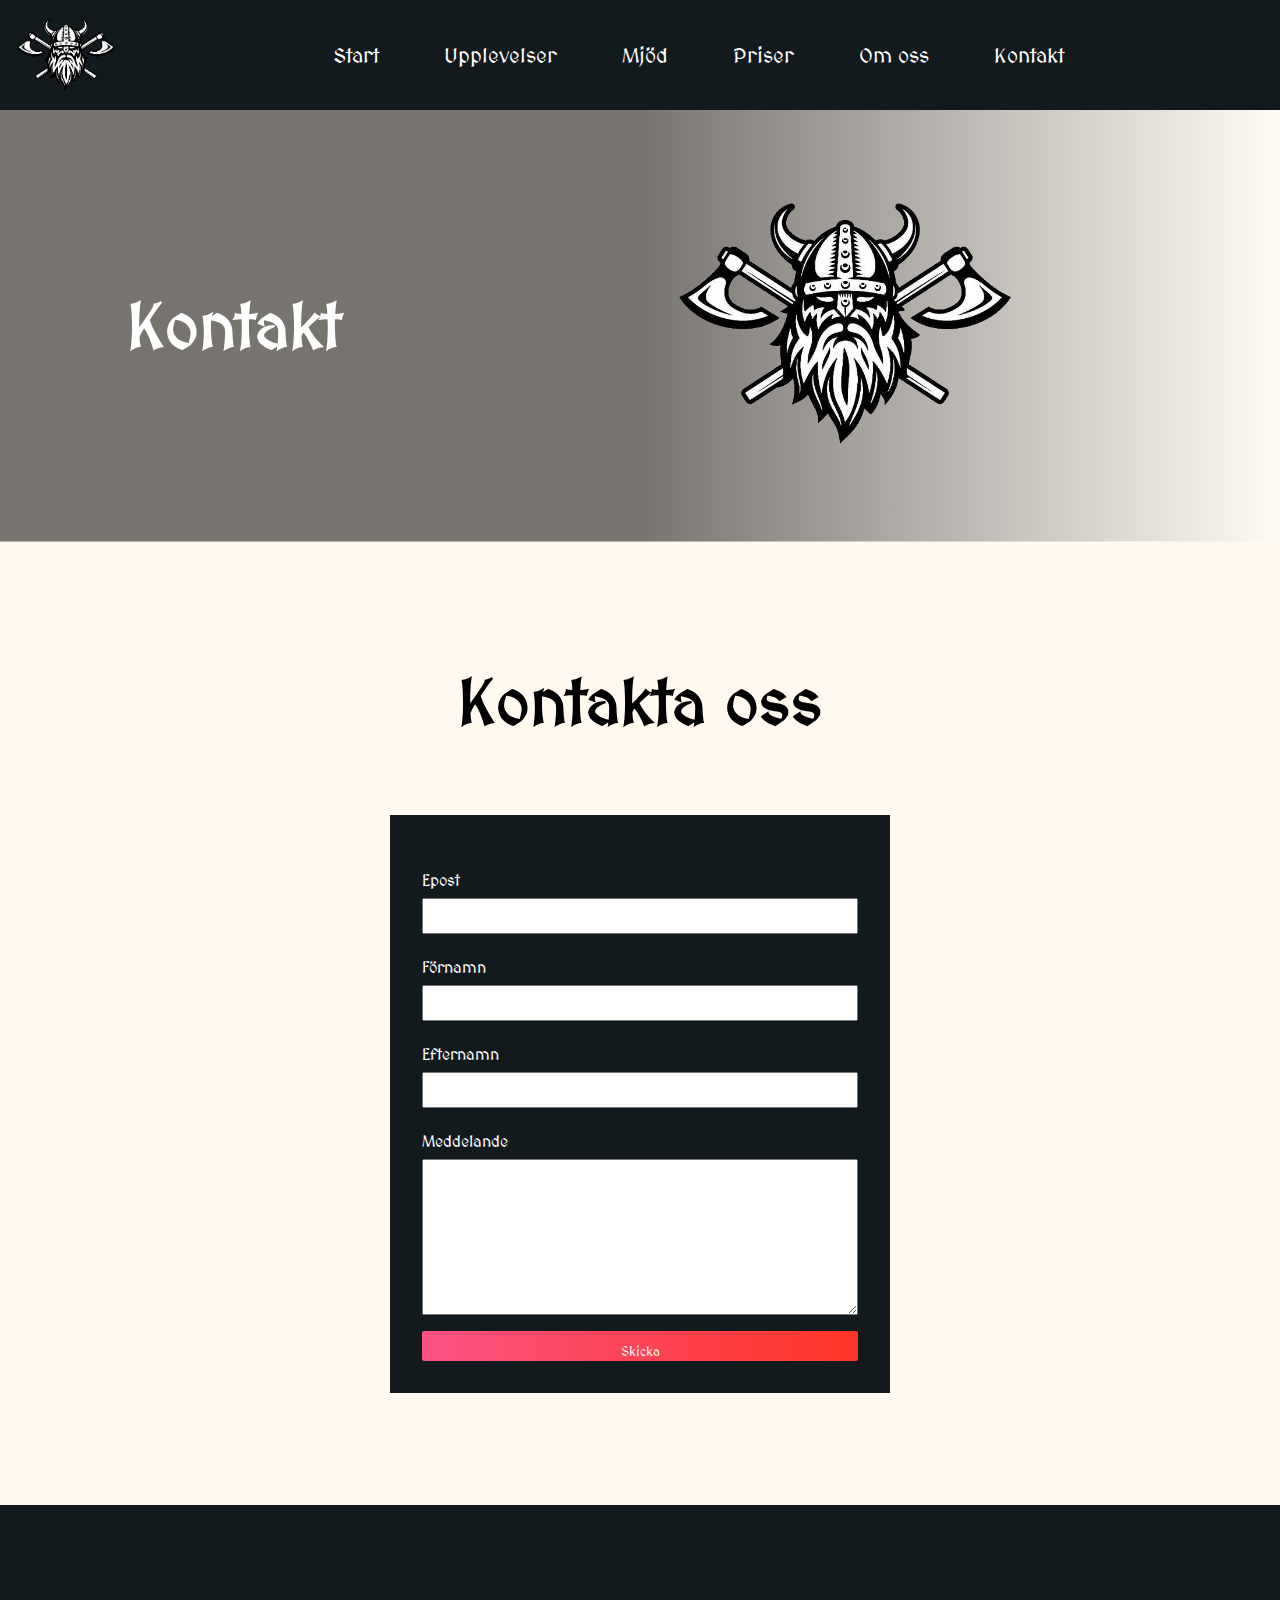
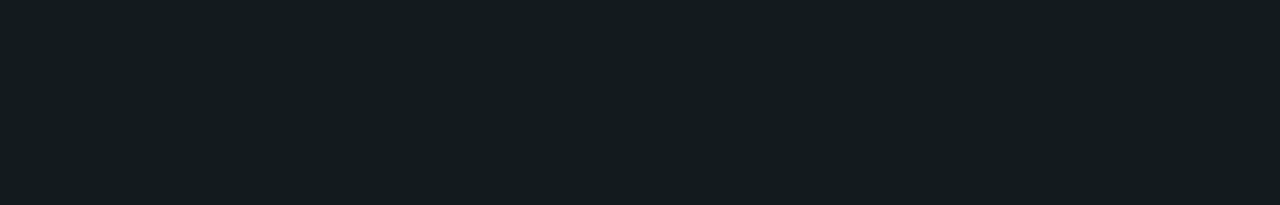
==== kontakt.html @ 78f8db2a "email" ====
<!DOCTYPE html>
<html lang="en">

<head>
    <meta charset="UTF-8">
    <meta http-equiv="X-UA-Compatible" content="IE=edge">
    <meta name="viewport" content="width=device-width, initial-scale=1.0">
    <link rel="preconnect" href="https://fonts.gstatic.com">
    <link href="https://fonts.googleapis.com/css2?family=Oldenburg&display=swap" rel="stylesheet">
    <link rel="stylesheet" type="text/css" href="//fonts.googleapis.com/css?family=MedievalSharp">
    <link rel="stylesheet" href="style.css">
    <script src="https://smtpjs.com/v3/smtp.js"></script>
    <title>Let's Go Viking</title>
</head>

<body>

    <div class="wrapper">
        <section class="mobileMenu">
            <a href="index.html">Start</a>
            <hr />
            <a href="upplevelser.html">Upplevelser</a>
            <hr />
            <a href="mjod.html">Mjöd</a>
            <hr />
            <a href="priser.html">Priser</a>
            <hr />
            <a href="om_oss.html">Om oss</a>
            <hr />
            <a href="kontakt.html">Kontakt</a>
            <hr />
        </section>

        <header>
            <img src="img/menu.png" alt="menu" class="menuIco" id="menuIco">
            <img src="img/logo.png" alt="let's go viking logo">
            <nav>
                <a href="index.html">Start</a>
                <a href="upplevelser.html">Upplevelser</a>
                <a href="mjod.html">Mjöd</a>
                <a href="priser.html">Priser</a>
                <a href="om_oss.html">Om oss</a>
                <a href="kontakt.html">Kontakt</a>
            </nav>
        </header>

        <section class="welcome">
            <section class="wCol1">
                <h1>Kontakt</h1>
            </section>
            <section class="wCol2">
                <img src="img/logo.png" alt="logo">
            </section>
        </section>

        <article>
            <section class="whatIs">
                <h1>Kontakta oss</h1>
            </section>
        </article>

        <section class="kontakt">

           <form id="contactForm" method="post">
               <label for="email">Epost</label>
               <input type="text" name="email" id="email" required>
               <label for="firstName">Förnamn</label>
               <input type="text" name="firstName" id="firstName" required>
               <label for="lastName">Efternamn</label>
               <input type="text" name="lastName" id="lastName" required>
               <label for="message">Meddelande</label>
               <textarea name="message" id="message" cols="30" rows="10" required></textarea>
               <input type="button" value="Skicka" class="btn btnCards" onclick="sendEmail()">
           </form>

           <section class="confirm">
               <p id="pConfirm">Allt är ok</p>
           </section>
        </section>

        <footer>

        </footer>
    </div>

</body>
<script src="main.js"></script>
</html>
---- style.css ----
:root{
    --fontColor: brown;
    --menuColor: #131A1E;
    --menuColorHover:#132938;
    --mobileMenu:#132938;
}

h1 {
    font-size: 4rem; 
    font-style: normal; 
    font-variant: normal;
    font-weight: 700; 
}

h3{
    font-size: 2.5rem; 
    font-style: normal; 
    font-variant: normal; 
    font-weight: 400; 
}

p {
    font-size: 1.3rem; 
    font-style: normal; 
    font-variant: normal; 
    font-weight: 400; 
    margin: 0rem;
    margin-bottom: 3rem;
    padding-left: 0rem;
    padding-right: 0rem;
}



body{
    background-color: rgb(255, 249, 240);
    margin: 0;
    font-family: MedievalSharp; 
    transition: all .5s ease;
}

.wrapper{
    min-height: 100vh;
    max-width: 100%;
    display: flex;
    flex-direction: column;
    box-sizing: border-box;
    transition: all .5s ease;
    justify-content:space-between;
}

article{
    max-width: 1600px;
    margin: 0 auto;
    padding: 2rem;
}

header{
    width: 100%;
    height: 110px;
    background-color: var(--menuColor);
    display: flex;
    align-items: center;
    justify-content: center;
    position: fixed;
    z-index: 9;
    
}

.mobileMenu{
    top: 110px;
    position:fixed;
    width: 300px;
    height: 100%;
    display: none;
    flex-direction: column;
    background-color: var(--mobileMenu);
    padding-top: 2rem;
    box-sizing: border-box;
    gap: 1rem;    
    z-index: 9;
}

.mobileMenu a{
    padding-left: 2rem;
    color: white;
    font-size: 1.3rem;
    text-decoration: none;
}

@-webkit-keyframes slide-right {
    0% { opacity: 0; -webkit-transform: translateX(-100%); }   
  100% { opacity: 1; -webkit-transform: translateX(0); }
}

@-webkit-keyframes slide-left {
    0% { opacity: 0; -webkit-transform: translateX(0); }   
  100% { opacity: 1; -webkit-transform: translateX(-100%); }
}

hr{
    height: 1px;
    width: 90%;
    border: none;
    background: var(--menuColor);
}

.menuIco{
    display: none;
    
}

header img{
    width: 100px;
    margin-left: 1rem;
}

header nav {
    margin-left: auto;
    margin-right: auto;
    gap: 3rem;
    display: block;
}

header nav a{
    color: white;
    text-decoration: none;
    font-size: 1.3rem;
    height: 100%;
    padding: 30px;
    transition: all .5s ease;
}

header nav a:hover{
    background-color: var(--menuColorHover);
}


.welcome{
    margin-top: 110px;
    display: flex;
    align-items: center;
    justify-content: space-evenly;
    box-sizing: border-box;
    padding: 3rem;
    margin-bottom: 3rem;
    background: linear-gradient(90deg, #00000088 50%, #ffffff44 100%),
    url("https://images.unsplash.com/photo-1566840849929-5a60a802788d?ixlib=rb-1.2.1&ixid=MnwxMjA3fDB8MHxwaG90by1wYWdlfHx8fGVufDB8fHx8&auto=format&fit=crop&w=1567&q=80");
    background-size: cover;
    background-position:bottom;
}


.welcome p{
    padding-left: 0rem;
    padding-right: 0rem;
    margin: 0;
    margin-bottom: 1rem;
}

.wCol1{
    color: white;
    position: relative;
    flex-basis: 40%;
}

.wCol2{
    position:relative;
    flex-basis: 40%;
}

.btn{
    width: 300px;
    height: 60px;
    border: 0;
    padding: 12px 10px;
    outline: none;
    color: #fff;
    background: linear-gradient(to right, #fb5283, #ff3527);
    border-radius: 2px;
    cursor: pointer;
    transform: scale3d(1,1,1);
    transition: all .5s ease;
    font-family: MedievalSharp; 
}

.btn.btnCards{
    width: 100%;
    margin-top: 1rem;
}


.wCol2 img{
    width: 70%;
}

.whatIs{
    display: flex;
    justify-content: center;
    flex-direction: column;
    align-items: center;
    box-sizing: border-box;
}

.cards{
    width: 100%;
    min-height: 100px;
    box-sizing: border-box;
    display: flex;
    flex-wrap: wrap;
    justify-content: space-around;
    gap: 2rem;
    margin-top: 3rem;
}

.card{
    flex-basis: 30%;
    height: 600px;
    background-color: blue;
    padding: 0;
    
    display: flex;
    flex-direction: column;
    justify-content: flex-end;
    box-sizing: border-box;
    border-radius: 5px;
    color: white;
    background:linear-gradient(360deg, #00000088 50%, #ffffff44 100%), url("https://images.unsplash.com/photo-1615672968910-90f554a4d607?ixlib=rb-1.2.1&ixid=MnwxMjA3fDB8MHxwaG90by1wYWdlfHx8fGVufDB8fHx8&auto=format&fit=crop&w=1957&q=80");
    background-position: center;
    background-size: cover;
    box-shadow: 0 0 2rem rgb(0, 0, 0, 0.3); 
}

.card h3, p{
    padding-left: 0.5rem;
    padding-right: 0.5rem;
    margin: 0.5rem;
}

.uppleverser{
    max-width: 1600px;
    min-height: 200px;
    display: flex;
    flex-wrap: wrap;
    margin: 0 auto;
    margin-top: 3rem;
    box-sizing: border-box;
    padding-left: 2rem;
    padding-right: 2rem;
    gap: 3rem;
}

.upplevelse{
    display: flex;
    width: 100%;
    min-height: 220px;
    gap: 3rem;
}

.upplevelse img{
    width: 150px;
    height: 150px;
}

.upplevelseInfo{
    display: flex;
    flex-direction: column;
    align-items: flex-start;
}

.upplevelseInfo h1{
    margin: 0;
}

.upplevelseInfo p{
    padding-left: 0;
}

.kontakt{
    display: flex;
    width: 500px;
    margin: 0 auto;
    margin-bottom: 5rem;
    background-color: var(--menuColor);
    box-sizing: border-box;
    padding: 2rem;
    flex-direction: column;
}

.kontakt form{
    display: flex;
    flex-direction: column;
    width: 100%;
}

.kontakt form input{
    height: 30px;
}

.kontakt form label{
    margin-top: 1.5rem;
    margin-bottom: 0.5rem;
    color: white;
}

.confirm{
    width: 100%;
    height: 100px;
    background-color: white;
    display: none;
    text-align: center;
    box-sizing: border-box;
    padding-top: 35px;
    margin-top: 2rem;
    transition: all 0.5s ease;
}


footer{
    width: 100%;
    height: 300px;
    background-color: var(--menuColor);
    margin-top: 2rem;
    display: flex;
    bottom: 0;
}

@media only screen 
and (min-width : 320px) 
and (max-width : 900px) {
    h1 {
        font-size: 2.9rem; 
        font-style: normal; 
        font-variant: normal;
        font-weight: 700; 
    }
    
    p {
        font-size: 1.3rem; 
        font-style: normal; 
        font-variant: normal; 
        font-weight: 400; 
        margin-bottom: 1rem;
    }
    
    header{
        justify-content: flex-start;
        gap: 1rem;
    }
    
    header nav{
        display: none;
    }

    article{
        padding: 1rem;
    }

    .menuIco{
        display: block;
        width: 50px;
    }

    .welcome{
        flex-direction: column;
        padding: 2rem;
    }


    .wCol2{
        display: none;
    }

    .whatIs{
        text-align: center;
    }

    .card{
        flex-basis: 100%;
    }

    .uppleverser{
        padding-left: 0;
        padding-right: 0;
    }

    .upplevelse{
        flex-direction: column;
        align-items: center;
        text-align: center;
    }

    .upplevelseInfo{
        align-items: center;
    }

    .kontakt{
        width: 100%;
    }

}
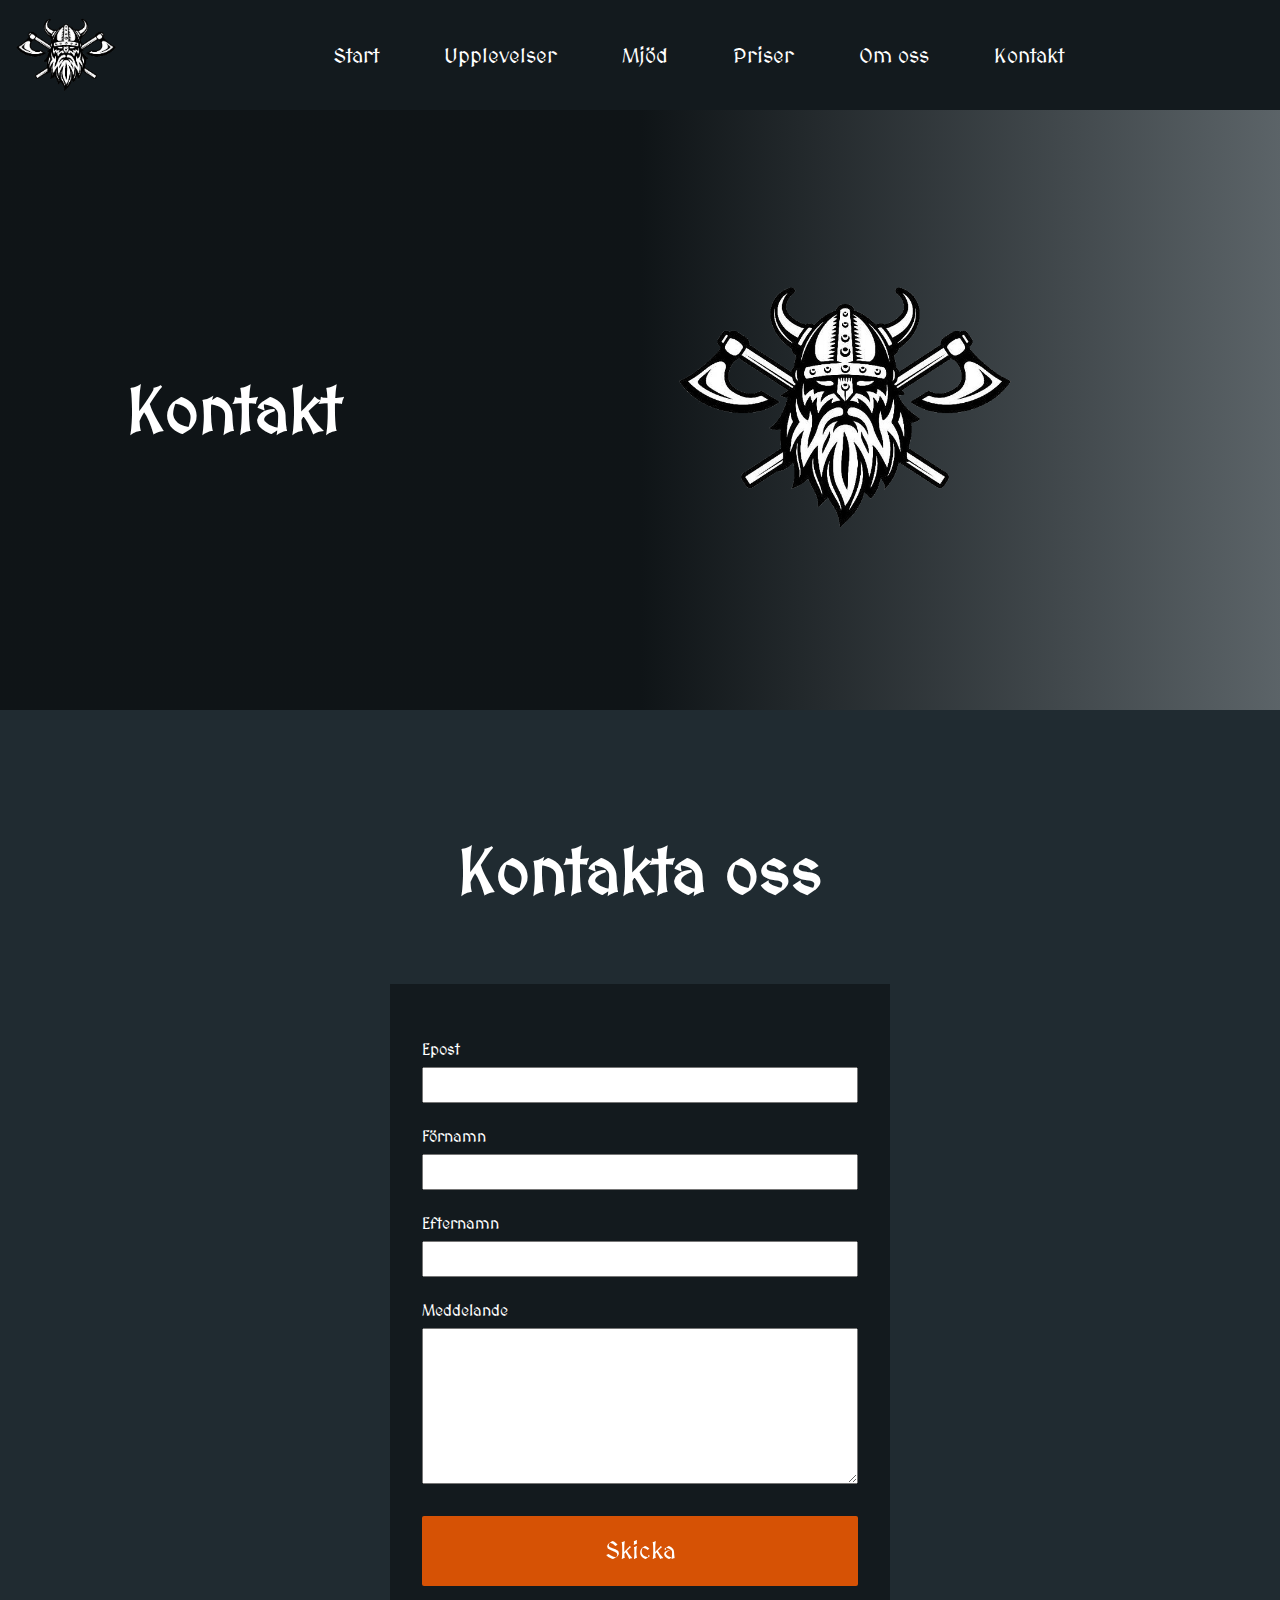
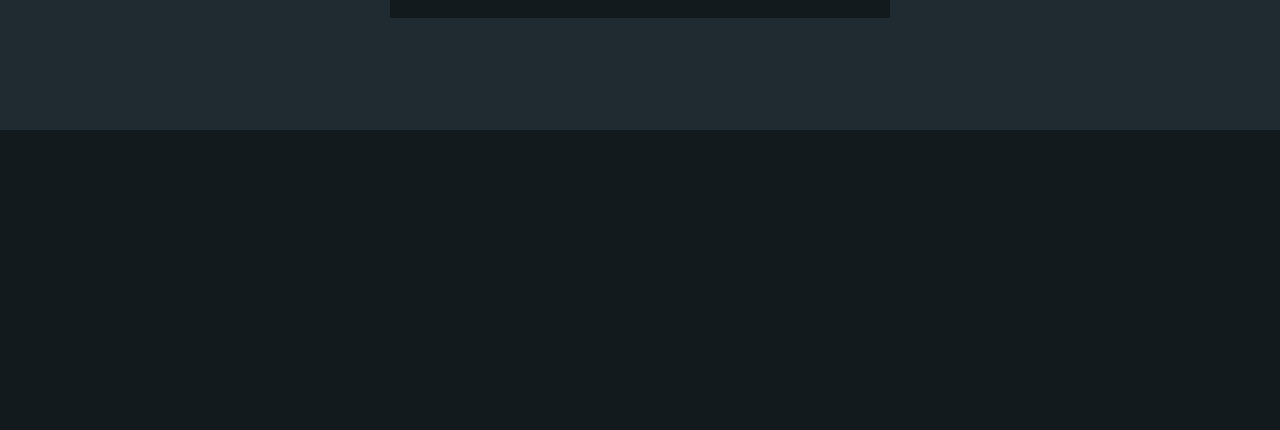
==== commit eeafa361: "cascas" ====
--- a/kontakt.html
+++ b/kontakt.html
@@ -70,7 +70,7 @@
                <input type="text" name="lastName" id="lastName" required>
                <label for="message">Meddelande</label>
                <textarea name="message" id="message" cols="30" rows="10" required></textarea>
-               <input type="button" value="Skicka" class="btn btnCards" onclick="sendEmail()">
+               <input type="button" value="Skicka" class="btn btnInput" onclick="sendEmail()">
            </form>
 
            <section class="confirm">
--- a/style.css
+++ b/style.css
@@ -5,11 +5,16 @@
     --mobileMenu:#132938;
 }
 
+html {
+    scroll-padding-top: 200px; /* height of sticky header */
+  }
+
 h1 {
     font-size: 4rem; 
     font-style: normal; 
     font-variant: normal;
     font-weight: 700; 
+    color: white;
 }
 
 h3{
@@ -17,6 +22,15 @@
     font-style: normal; 
     font-variant: normal; 
     font-weight: 400; 
+    color: white;
+}
+
+h4{
+    font-size: 2rem; 
+    font-style: normal; 
+    font-variant: normal; 
+    font-weight: 400; 
+    color: white;
 }
 
 p {
@@ -28,12 +42,14 @@
     margin-bottom: 3rem;
     padding-left: 0rem;
     padding-right: 0rem;
+    color: white;
 }
 
 
 
 body{
-    background-color: rgb(255, 249, 240);
+    /* background-color: rgb(255, 249, 240); */
+    background-color:#202b31;
     margin: 0;
     font-family: MedievalSharp; 
     transition: all .5s ease;
@@ -50,7 +66,7 @@
 }
 
 article{
-    max-width: 1600px;
+    max-width: 1200px;
     margin: 0 auto;
     padding: 2rem;
 }
@@ -102,7 +118,8 @@
     height: 1px;
     width: 90%;
     border: none;
-    background: var(--menuColor);
+    /* background: var(--menuColor); */
+    background-color: rgb(59, 59, 59);
 }
 
 .menuIco{
@@ -148,6 +165,7 @@
     url("https://images.unsplash.com/photo-1566840849929-5a60a802788d?ixlib=rb-1.2.1&ixid=MnwxMjA3fDB8MHxwaG90by1wYWdlfHx8fGVufDB8fHx8&auto=format&fit=crop&w=1567&q=80");
     background-size: cover;
     background-position:bottom;
+    height: 600px;
 }
 
 
@@ -171,12 +189,16 @@
 
 .btn{
     width: 300px;
+    width: 100%;
     height: 60px;
     border: 0;
     padding: 12px 10px;
     outline: none;
     color: #fff;
-    background: linear-gradient(to right, #fb5283, #ff3527);
+    font-size: 1.5rem;
+    background-color: rgba(255, 94, 0, 0.829);
+    background-size:contain;
+    background-position: center;
     border-radius: 2px;
     cursor: pointer;
     transform: scale3d(1,1,1);
@@ -184,9 +206,18 @@
     font-family: MedievalSharp; 
 }
 
+.btn:hover{
+    transform: scale(1.1);
+}
+
 .btn.btnCards{
     width: 100%;
     margin-top: 1rem;
+}
+
+.btn.btnInput{
+    margin-top: 2rem;
+    height: 70px;
 }
 
 
@@ -218,12 +249,11 @@
     height: 600px;
     background-color: blue;
     padding: 0;
-    
     display: flex;
     flex-direction: column;
     justify-content: flex-end;
     box-sizing: border-box;
-    border-radius: 5px;
+    border-radius: 2px;
     color: white;
     background:linear-gradient(360deg, #00000088 50%, #ffffff44 100%), url("https://images.unsplash.com/photo-1615672968910-90f554a4d607?ixlib=rb-1.2.1&ixid=MnwxMjA3fDB8MHxwaG90by1wYWdlfHx8fGVufDB8fHx8&auto=format&fit=crop&w=1957&q=80");
     background-position: center;
@@ -313,6 +343,11 @@
     padding-top: 35px;
     margin-top: 2rem;
     transition: all 0.5s ease;
+}
+
+.whatIs img{
+    width: 70%;
+    margin-bottom: 2rem;
 }
 
 
@@ -364,6 +399,7 @@
     .welcome{
         flex-direction: column;
         padding: 2rem;
+        height: auto;
     }
 
 
@@ -398,4 +434,11 @@
         width: 100%;
     }
 
+    .whatIs img{
+        width: 100%;
+        margin-bottom: 2rem;
+    }
+
+    
+
 }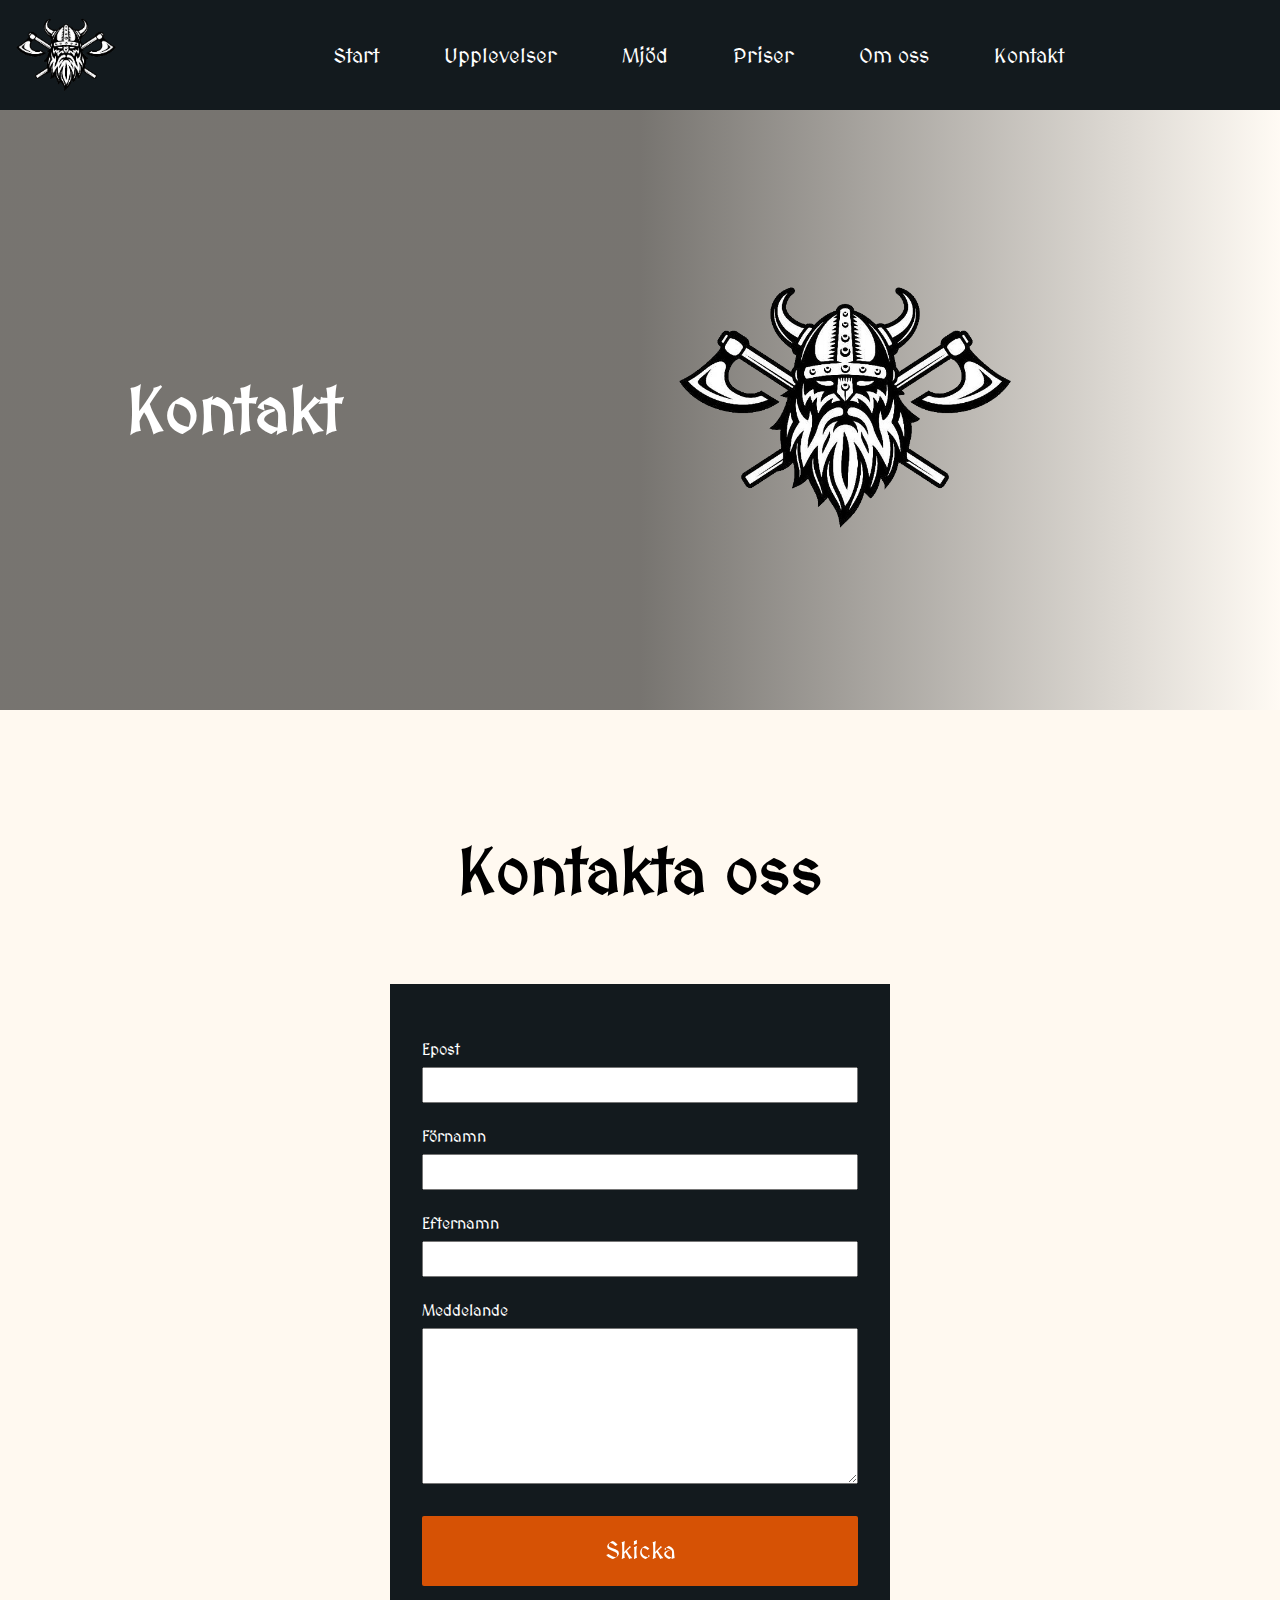
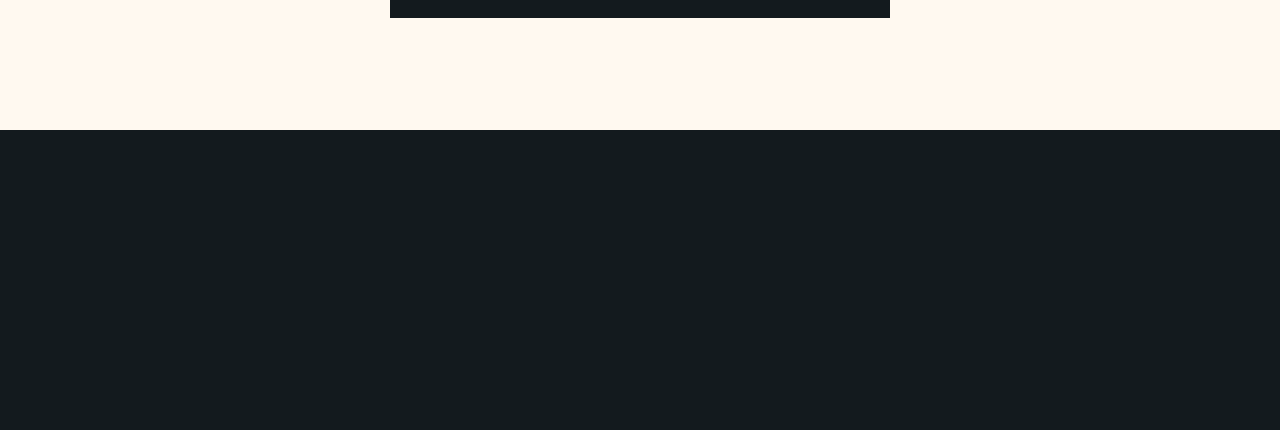
==== commit b0042e49: "teetw" ====
--- a/kontakt.html
+++ b/kontakt.html
@@ -70,7 +70,7 @@
                <input type="text" name="lastName" id="lastName" required>
                <label for="message">Meddelande</label>
                <textarea name="message" id="message" cols="30" rows="10" required></textarea>
-               <input type="button" value="Skicka" class="btn btnInput" onclick="sendEmail()">
+               <input type="button" value="Skicka" class="btn btnInput" onclick="sendEmail()" id="btnSendMail">
            </form>
 
            <section class="confirm">
--- a/style.css
+++ b/style.css
@@ -14,7 +14,6 @@
     font-style: normal; 
     font-variant: normal;
     font-weight: 700; 
-    color: white;
 }
 
 h3{
@@ -22,7 +21,6 @@
     font-style: normal; 
     font-variant: normal; 
     font-weight: 400; 
-    color: white;
 }
 
 h4{
@@ -30,7 +28,6 @@
     font-style: normal; 
     font-variant: normal; 
     font-weight: 400; 
-    color: white;
 }
 
 p {
@@ -42,14 +39,13 @@
     margin-bottom: 3rem;
     padding-left: 0rem;
     padding-right: 0rem;
-    color: white;
 }
 
 
 
 body{
-    /* background-color: rgb(255, 249, 240); */
-    background-color:#202b31;
+    background-color: rgb(255, 249, 240);
+    /* background-color:#202b31; */
     margin: 0;
     font-family: MedievalSharp; 
     transition: all .5s ease;
@@ -189,7 +185,7 @@
 
 .btn{
     width: 300px;
-    width: 100%;
+    width: 400px;
     height: 60px;
     border: 0;
     padding: 12px 10px;
@@ -204,6 +200,7 @@
     transform: scale3d(1,1,1);
     transition: all .5s ease;
     font-family: MedievalSharp; 
+    margin-top: 1rem;
 }
 
 .btn:hover{
@@ -218,6 +215,7 @@
 .btn.btnInput{
     margin-top: 2rem;
     height: 70px;
+    width: 100%;
 }
 
 
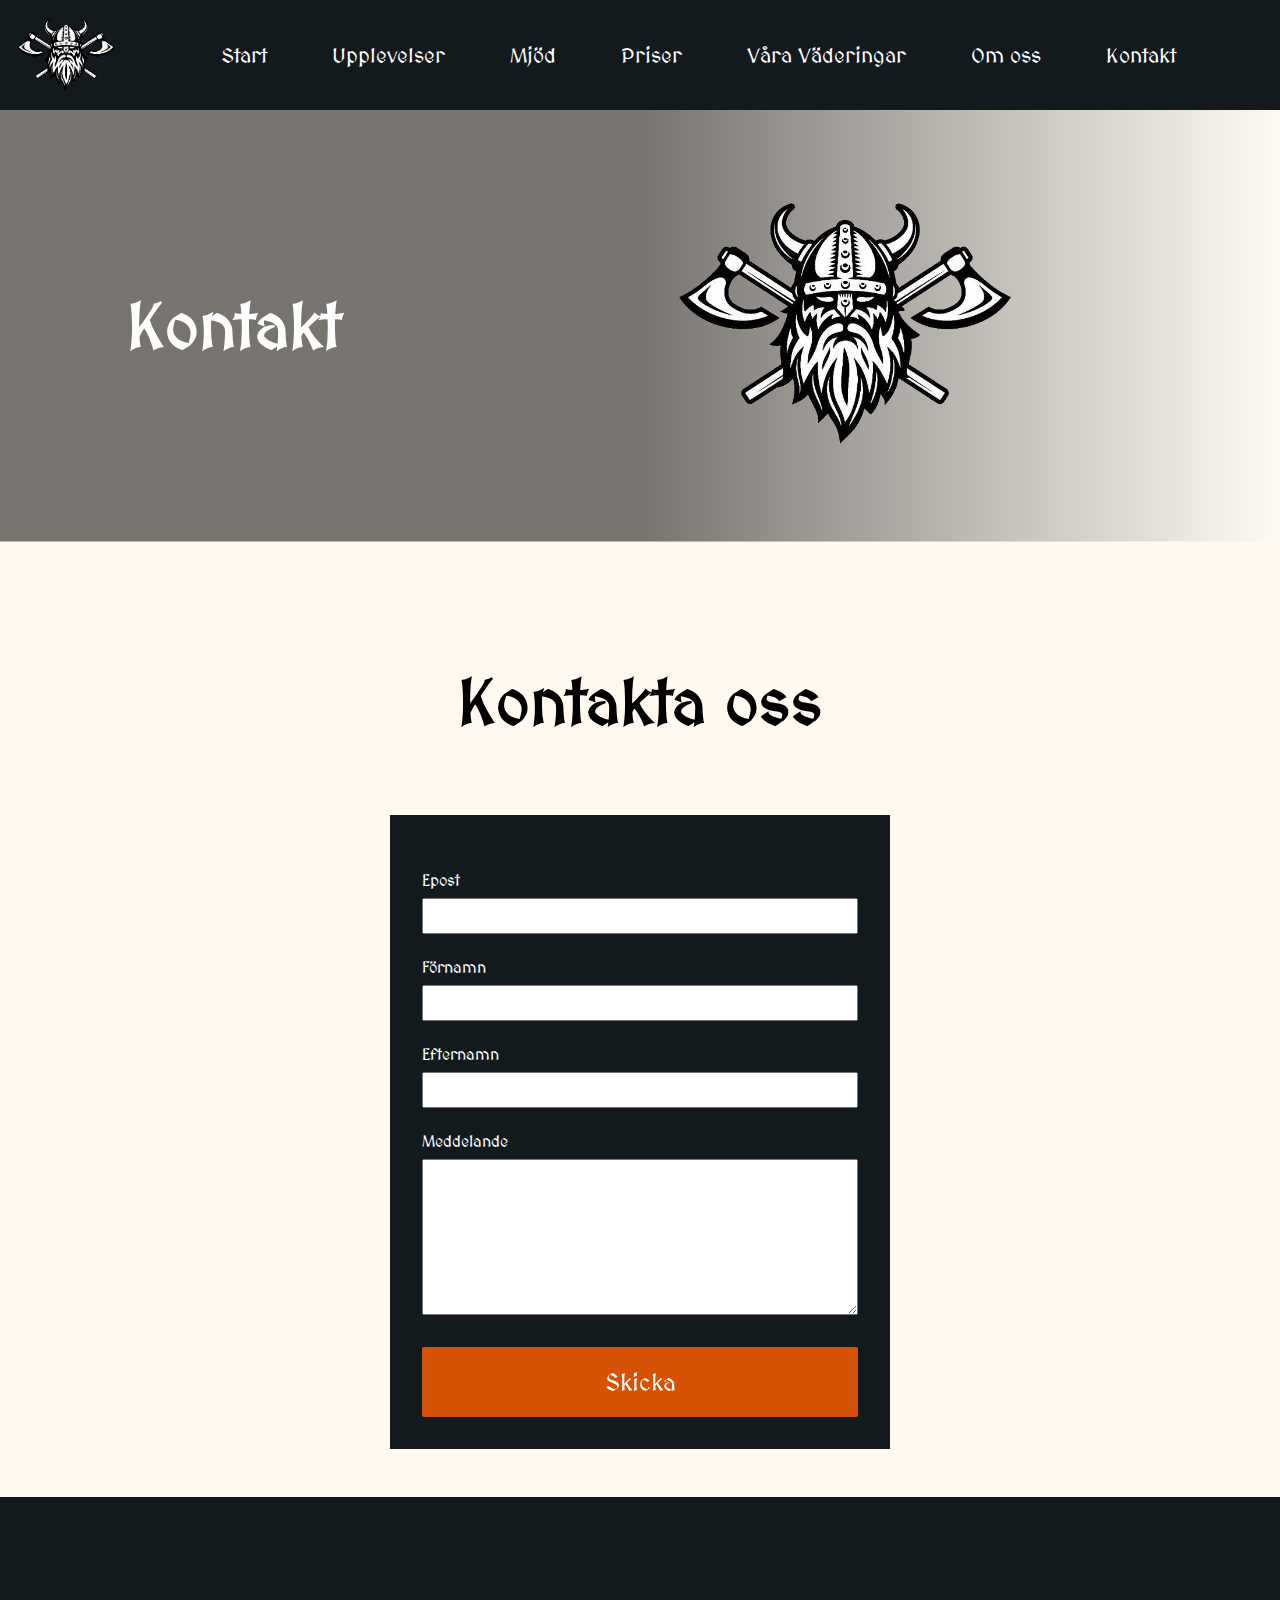
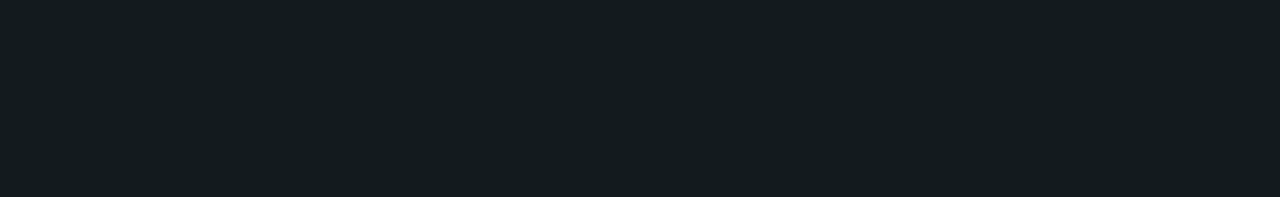
==== commit a689c400: "added texts" ====
--- a/kontakt.html
+++ b/kontakt.html
@@ -18,31 +18,34 @@
     <div class="wrapper">
         <section class="mobileMenu">
             <a href="index.html">Start</a>
-            <hr />
+            <hr/>
             <a href="upplevelser.html">Upplevelser</a>
-            <hr />
+            <hr/>
             <a href="mjod.html">Mjöd</a>
-            <hr />
+            <hr/>
             <a href="priser.html">Priser</a>
-            <hr />
+            <hr/>
+            <a href="vaderingar.html">Våra Väderingar</a>
+            <hr/>
             <a href="om_oss.html">Om oss</a>
-            <hr />
+            <hr/>
             <a href="kontakt.html">Kontakt</a>
-            <hr />
-        </section>
+            <hr/>
+    </section>
 
-        <header>
-            <img src="img/menu.png" alt="menu" class="menuIco" id="menuIco">
-            <img src="img/logo.png" alt="let's go viking logo">
-            <nav>
-                <a href="index.html">Start</a>
-                <a href="upplevelser.html">Upplevelser</a>
-                <a href="mjod.html">Mjöd</a>
-                <a href="priser.html">Priser</a>
-                <a href="om_oss.html">Om oss</a>
-                <a href="kontakt.html">Kontakt</a>
-            </nav>
-        </header>
+    <header>
+        <img src="img/menu.png" alt="menu" class="menuIco" id="menuIco">
+        <img src="img/logo.png" alt="let's go viking logo">
+        <nav>
+            <a href="index.html">Start</a>
+            <a href="upplevelser.html">Upplevelser</a>
+            <a href="mjod.html">Mjöd</a>
+            <a href="priser.html">Priser</a>
+            <a href="vaderingar.html">Våra Väderingar</a>
+            <a href="om_oss.html">Om oss</a>
+            <a href="kontakt.html">Kontakt</a>
+        </nav>
+    </header>
 
         <section class="welcome">
             <section class="wCol1">
@@ -73,9 +76,9 @@
                <input type="button" value="Skicka" class="btn btnInput" onclick="sendEmail()" id="btnSendMail">
            </form>
 
-           <section class="confirm">
-               <p id="pConfirm">Allt är ok</p>
-           </section>
+        </section>
+        <section class="confirm">
+            <p id="pConfirm">Allt är ok</p>
         </section>
 
         <footer>
--- a/style.css
+++ b/style.css
@@ -6,7 +6,7 @@
 }
 
 html {
-    scroll-padding-top: 200px; /* height of sticky header */
+    scroll-padding-top: 200px; 
   }
 
 h1 {
@@ -53,7 +53,7 @@
 
 .wrapper{
     min-height: 100vh;
-    max-width: 100%;
+    /* max-width: 100%; */
     display: flex;
     flex-direction: column;
     box-sizing: border-box;
@@ -161,7 +161,7 @@
     url("https://images.unsplash.com/photo-1566840849929-5a60a802788d?ixlib=rb-1.2.1&ixid=MnwxMjA3fDB8MHxwaG90by1wYWdlfHx8fGVufDB8fHx8&auto=format&fit=crop&w=1567&q=80");
     background-size: cover;
     background-position:bottom;
-    height: 600px;
+    max-height: 600px;
 }
 
 
@@ -184,7 +184,6 @@
 }
 
 .btn{
-    width: 300px;
     width: 400px;
     height: 60px;
     border: 0;
@@ -308,7 +307,7 @@
     display: flex;
     width: 500px;
     margin: 0 auto;
-    margin-bottom: 5rem;
+    margin-bottom: 1rem;
     background-color: var(--menuColor);
     box-sizing: border-box;
     padding: 2rem;
@@ -332,14 +331,15 @@
 }
 
 .confirm{
-    width: 100%;
+    margin: 0 auto;
+    width: 500px;
     height: 100px;
     background-color: white;
     display: none;
     text-align: center;
     box-sizing: border-box;
     padding-top: 35px;
-    margin-top: 2rem;
+    margin-bottom: 2rem;
     transition: all 0.5s ease;
 }
 
@@ -389,17 +389,19 @@
         padding: 1rem;
     }
 
+    .btn{
+        width: 100%;
+    }
+
     .menuIco{
         display: block;
         width: 50px;
     }
 
     .welcome{
-        flex-direction: column;
-        padding: 2rem;
-        height: auto;
-    }
-
+        flex-direction: column; 
+         padding: 2rem; 
+    }
 
     .wCol2{
         display: none;
@@ -432,6 +434,10 @@
         width: 100%;
     }
 
+    .confirm{
+        width: 100%;
+    }
+
     .whatIs img{
         width: 100%;
         margin-bottom: 2rem;
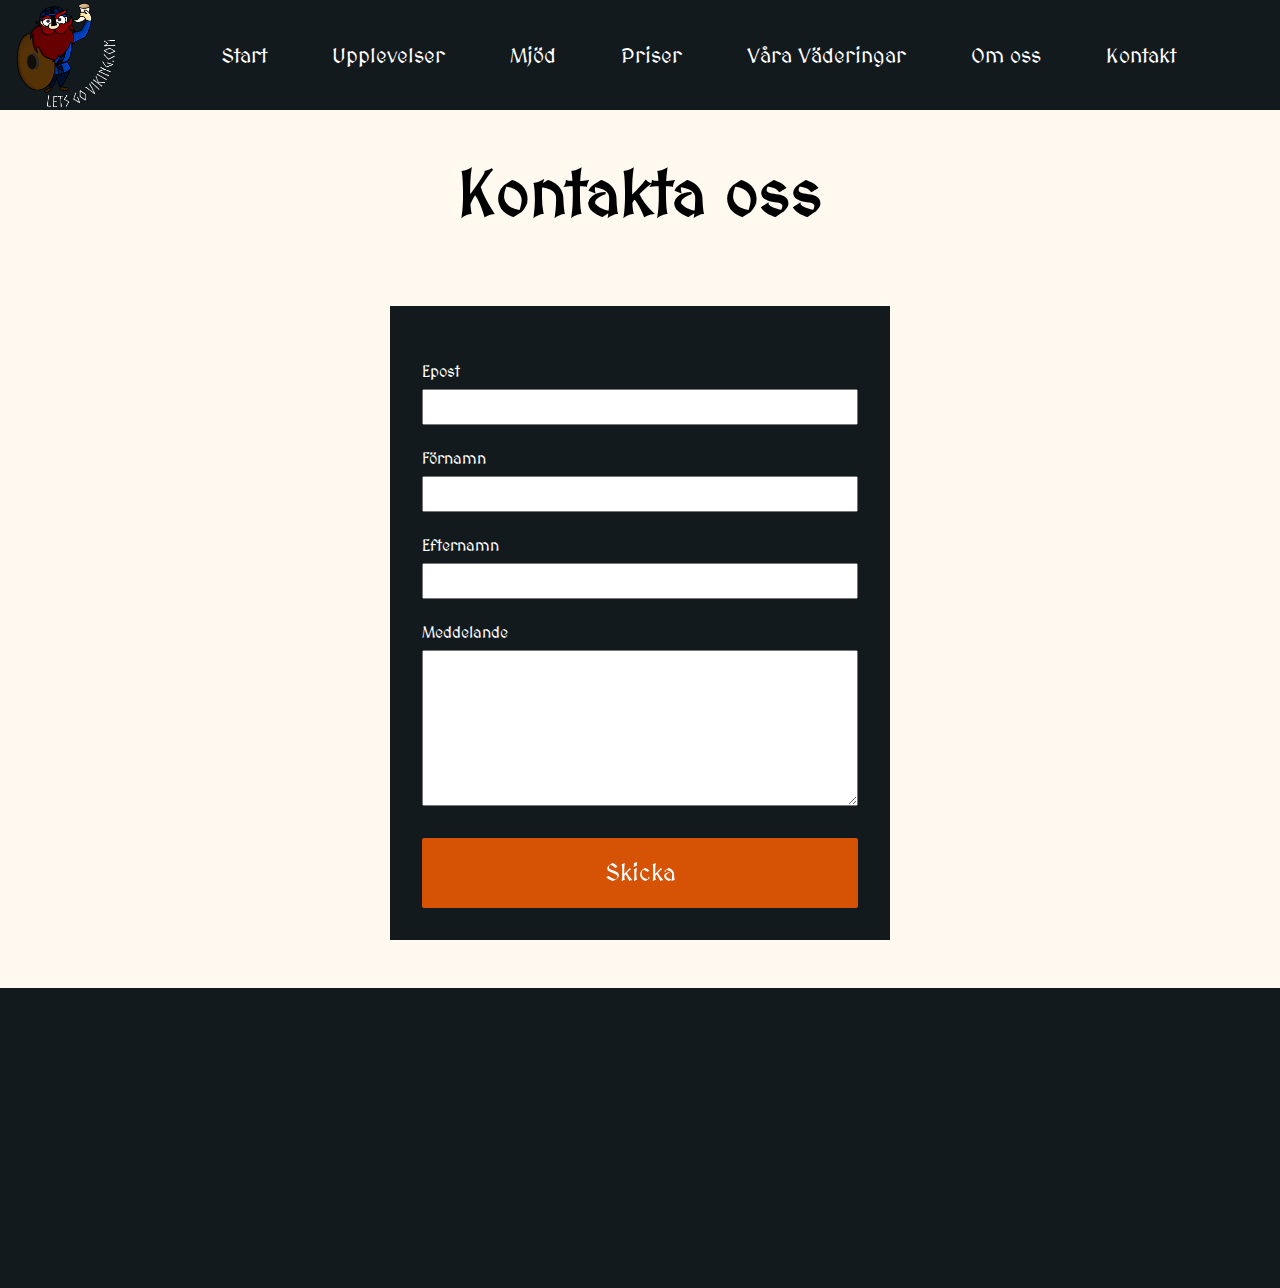
==== commit c5e4c1bd: "chaaanges maan" ====
--- a/kontakt.html
+++ b/kontakt.html
@@ -47,14 +47,14 @@
         </nav>
     </header>
 
-        <section class="welcome">
+        <!-- <section class="welcome">
             <section class="wCol1">
                 <h1>Kontakt</h1>
             </section>
             <section class="wCol2">
                 <img src="img/logo.png" alt="logo">
             </section>
-        </section>
+        </section> -->
 
         <article>
             <section class="whatIs">
--- a/style.css
+++ b/style.css
@@ -3,10 +3,16 @@
     --menuColor: #131A1E;
     --menuColorHover:#132938;
     --mobileMenu:#132938;
+    
+}
+
+a {
+    text-decoration: none;
 }
 
 html {
     scroll-padding-top: 200px; 
+    
   }
 
 h1 {
@@ -176,6 +182,10 @@
     color: white;
     position: relative;
     flex-basis: 40%;
+}
+
+.wCol1 p{
+    text-align: start;
 }
 
 .wCol2{
@@ -228,6 +238,7 @@
     flex-direction: column;
     align-items: center;
     box-sizing: border-box;
+    margin-top: 5rem;
 }
 
 .cards{
@@ -243,7 +254,7 @@
 
 .card{
     flex-basis: 30%;
-    height: 600px;
+    height: 550px;
     background-color: blue;
     padding: 0;
     display: flex;
@@ -252,7 +263,7 @@
     box-sizing: border-box;
     border-radius: 2px;
     color: white;
-    background:linear-gradient(360deg, #00000088 50%, #ffffff44 100%), url("https://images.unsplash.com/photo-1615672968910-90f554a4d607?ixlib=rb-1.2.1&ixid=MnwxMjA3fDB8MHxwaG90by1wYWdlfHx8fGVufDB8fHx8&auto=format&fit=crop&w=1957&q=80");
+    background:linear-gradient(0deg, #00000088 100%, #ffffff44 10%), url("https://images.unsplash.com/photo-1615672968910-90f554a4d607?ixlib=rb-1.2.1&ixid=MnwxMjA3fDB8MHxwaG90by1wYWdlfHx8fGVufDB8fHx8&auto=format&fit=crop&w=1957&q=80");
     background-position: center;
     background-size: cover;
     box-shadow: 0 0 2rem rgb(0, 0, 0, 0.3); 
@@ -262,7 +273,22 @@
     padding-left: 0.5rem;
     padding-right: 0.5rem;
     margin: 0.5rem;
-}
+    text-align: center;
+    
+}
+
+.cardText{
+    height: 30%;
+    display: flex;
+    align-items: center;
+    margin-bottom: 0.5rem;
+    
+}
+
+/* .card h3{
+    text-align: center;
+    background-color: black;
+} */
 
 .uppleverser{
     max-width: 1600px;
@@ -301,6 +327,7 @@
 
 .upplevelseInfo p{
     padding-left: 0;
+    margin-top: 2rem;
 }
 
 .kontakt{
@@ -346,6 +373,12 @@
 .whatIs img{
     width: 70%;
     margin-bottom: 2rem;
+}
+
+.whatIs p{
+    text-align: center;
+    padding-left: 8rem;
+    padding-right: 8rem;
 }
 
 
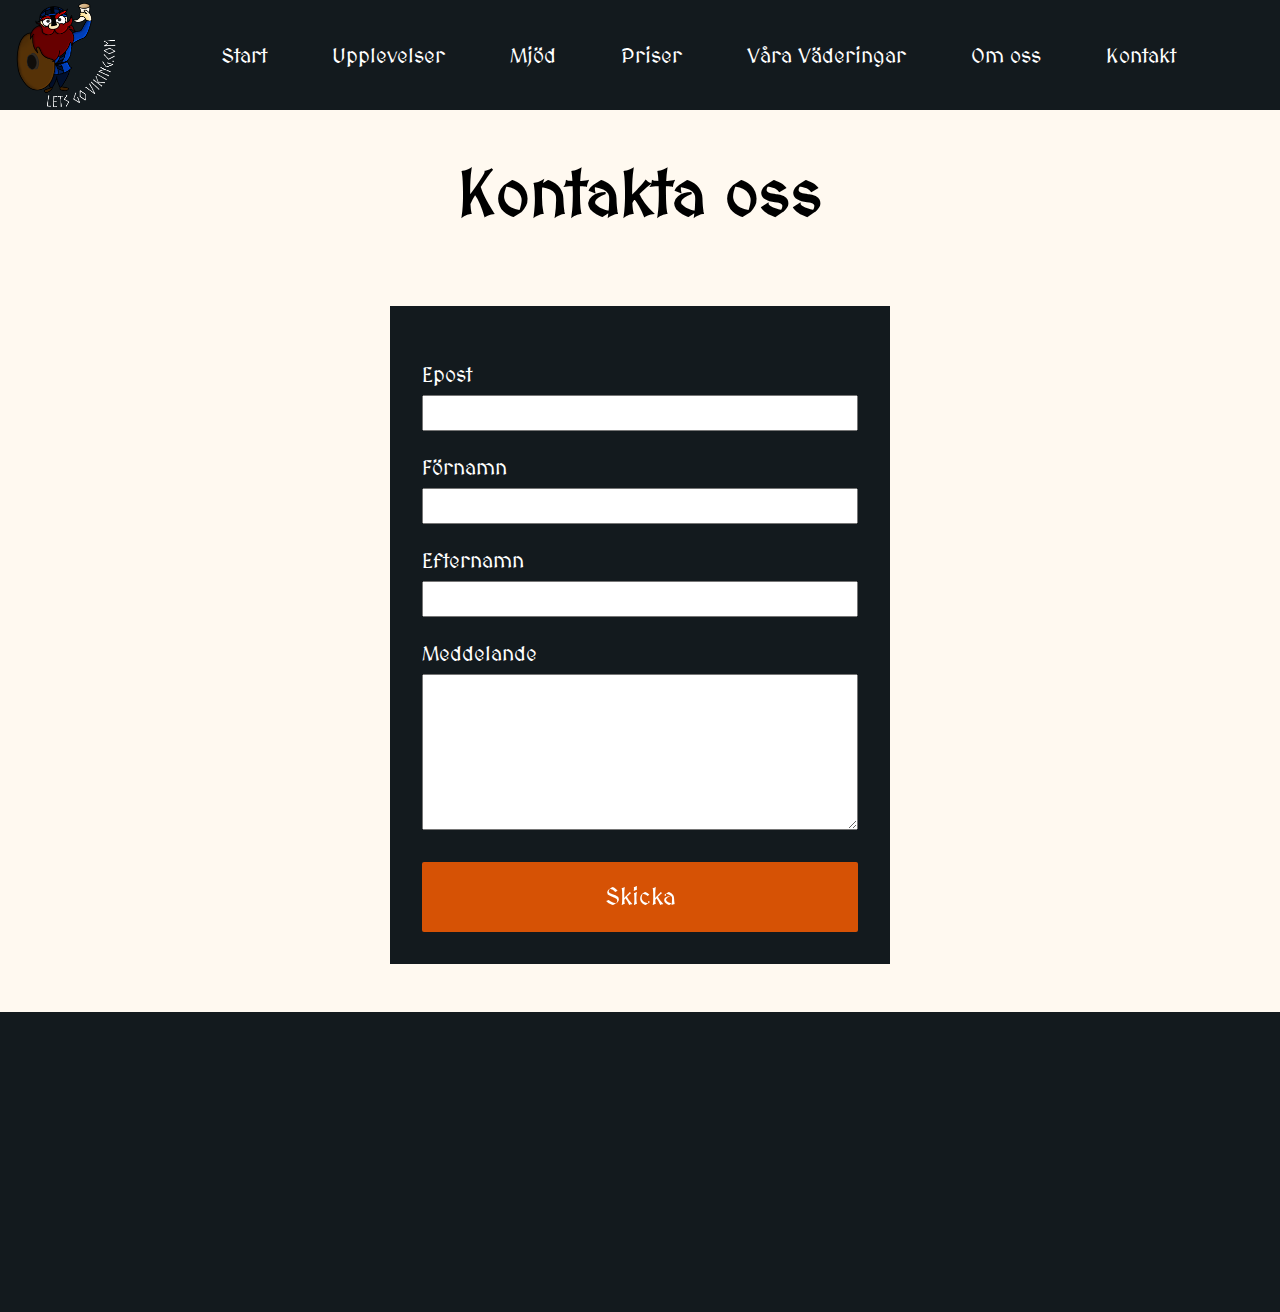
==== commit 9346ccfb: "form fix" ====
--- a/kontakt.html
+++ b/kontakt.html
@@ -4,7 +4,7 @@
 <head>
     <meta charset="UTF-8">
     <meta http-equiv="X-UA-Compatible" content="IE=edge">
-    <meta name="viewport" content="width=device-width, initial-scale=1.0">
+    <meta name="viewport" content="width=device-width, initial-scale=1.0, maximum-scale=1.0, user-scalable=0">
     <link rel="preconnect" href="https://fonts.gstatic.com">
     <link href="https://fonts.googleapis.com/css2?family=Oldenburg&display=swap" rel="stylesheet">
     <link rel="stylesheet" type="text/css" href="//fonts.googleapis.com/css?family=MedievalSharp">
--- a/style.css
+++ b/style.css
@@ -164,6 +164,7 @@
     padding: 3rem;
     margin-bottom: 3rem;
     background: linear-gradient(90deg, #00000088 50%, #ffffff44 100%),
+    /* url("img/DSC_0099.jpg"); */
     url("https://images.unsplash.com/photo-1566840849929-5a60a802788d?ixlib=rb-1.2.1&ixid=MnwxMjA3fDB8MHxwaG90by1wYWdlfHx8fGVufDB8fHx8&auto=format&fit=crop&w=1567&q=80");
     background-size: cover;
     background-position:bottom;
@@ -328,6 +329,7 @@
 .upplevelseInfo p{
     padding-left: 0;
     margin-top: 2rem;
+    text-align: start;
 }
 
 .kontakt{
@@ -339,6 +341,7 @@
     box-sizing: border-box;
     padding: 2rem;
     flex-direction: column;
+    font-size: 1.3rem; 
 }
 
 .kontakt form{
@@ -393,7 +396,7 @@
 
 @media only screen 
 and (min-width : 320px) 
-and (max-width : 900px) {
+and (max-width : 1140px) {
     h1 {
         font-size: 2.9rem; 
         font-style: normal; 
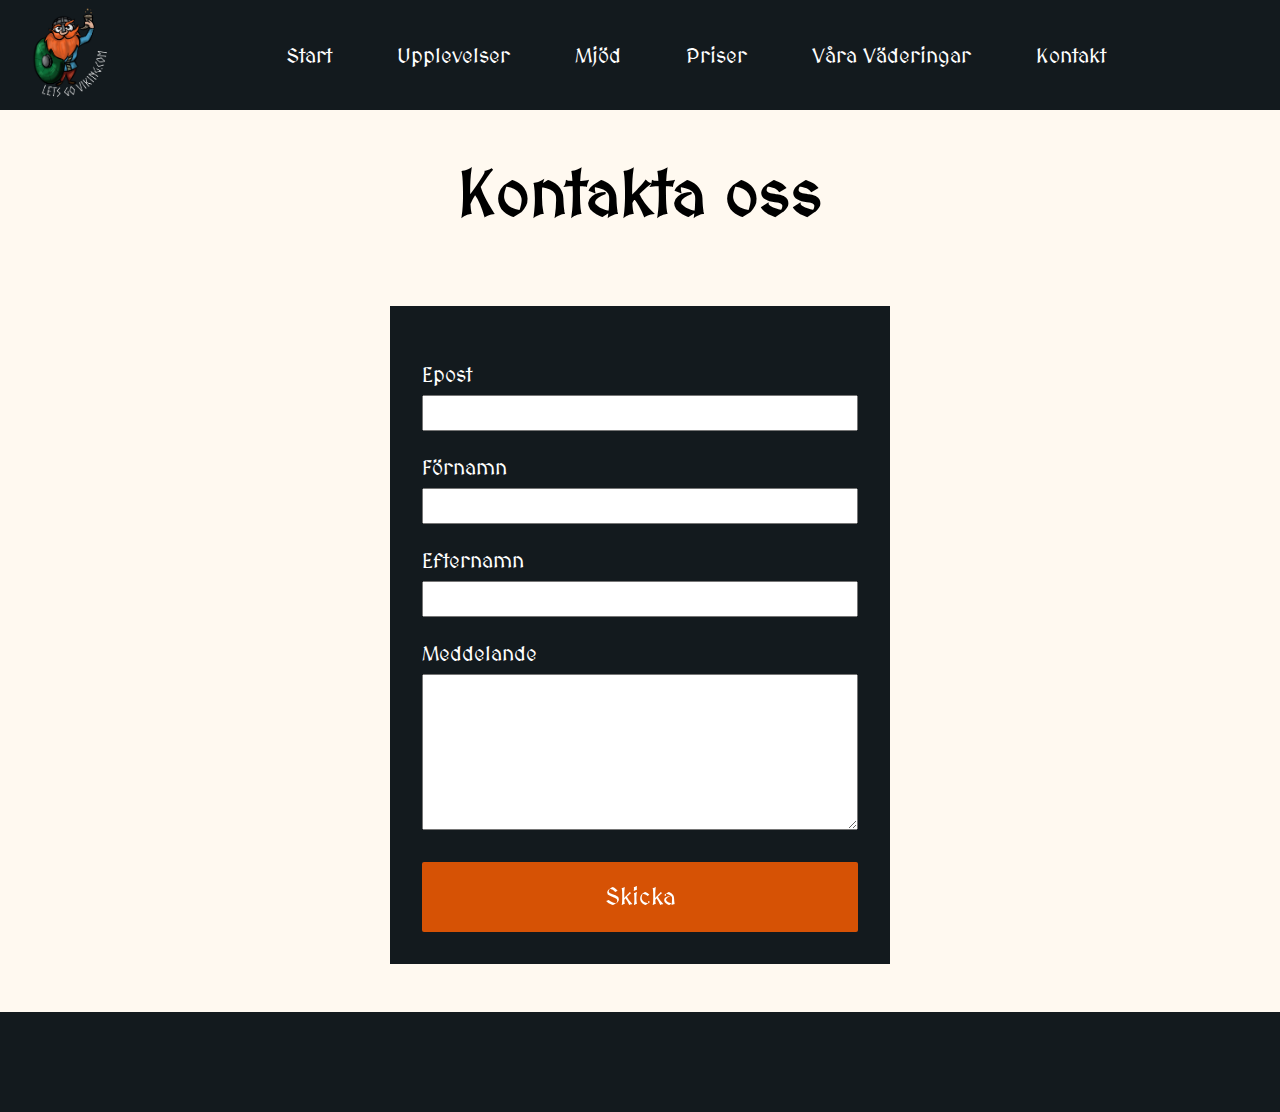
==== commit ad8d1dae: "mail fix" ====
--- a/kontakt.html
+++ b/kontakt.html
@@ -27,8 +27,8 @@
             <hr/>
             <a href="vaderingar.html">Våra Väderingar</a>
             <hr/>
-            <a href="om_oss.html">Om oss</a>
-            <hr/>
+            <!-- <a href="om_oss.html">Om oss</a>
+            <hr/> -->
             <a href="kontakt.html">Kontakt</a>
             <hr/>
     </section>
@@ -42,7 +42,7 @@
             <a href="mjod.html">Mjöd</a>
             <a href="priser.html">Priser</a>
             <a href="vaderingar.html">Våra Väderingar</a>
-            <a href="om_oss.html">Om oss</a>
+            <!-- <a href="om_oss.html">Om oss</a> -->
             <a href="kontakt.html">Kontakt</a>
         </nav>
     </header>
@@ -87,5 +87,6 @@
     </div>
 
 </body>
+<script src="https://smtpjs.com/v3/smtp.js"></script>
 <script src="main.js"></script>
 </html>--- a/style.css
+++ b/style.css
@@ -130,8 +130,8 @@
 }
 
 header img{
-    width: 100px;
-    margin-left: 1rem;
+    width: 80px;
+    margin-left: 2rem;
 }
 
 header nav {
@@ -168,7 +168,7 @@
     url("https://images.unsplash.com/photo-1566840849929-5a60a802788d?ixlib=rb-1.2.1&ixid=MnwxMjA3fDB8MHxwaG90by1wYWdlfHx8fGVufDB8fHx8&auto=format&fit=crop&w=1567&q=80");
     background-size: cover;
     background-position:bottom;
-    max-height: 600px;
+    max-height: 650px;
 }
 
 
@@ -190,8 +190,13 @@
 }
 
 .wCol2{
+    
     position:relative;
     flex-basis: 40%;
+}
+
+.wCol2 img{
+    width: 60%;
 }
 
 .btn{
@@ -229,9 +234,6 @@
 }
 
 
-.wCol2 img{
-    width: 70%;
-}
 
 .whatIs{
     display: flex;
@@ -264,10 +266,46 @@
     box-sizing: border-box;
     border-radius: 2px;
     color: white;
-    background:linear-gradient(0deg, #00000088 100%, #ffffff44 10%), url("https://images.unsplash.com/photo-1615672968910-90f554a4d607?ixlib=rb-1.2.1&ixid=MnwxMjA3fDB8MHxwaG90by1wYWdlfHx8fGVufDB8fHx8&auto=format&fit=crop&w=1957&q=80");
+    /* background:linear-gradient(0deg, #00000088 100%, #ffffff44 10%), url("https://images.unsplash.com/photo-1615672968910-90f554a4d607?ixlib=rb-1.2.1&ixid=MnwxMjA3fDB8MHxwaG90by1wYWdlfHx8fGVufDB8fHx8&auto=format&fit=crop&w=1957&q=80"); */
     background-position: center;
     background-size: cover;
     box-shadow: 0 0 2rem rgb(0, 0, 0, 0.3); 
+}
+
+.card.yxkastning{
+    background:linear-gradient(0deg, #00000088 100%, #ffffff44 10%), url("img/images/yxkastning_1.jpg");
+    background-position: center;
+    background-size: cover;
+}
+
+.card.pilbagsskytte{
+    background:linear-gradient(0deg, #00000088 100%, #ffffff44 10%), url("img/images/pilbagsskytte_1.jpg");
+    background-position: center;
+    background-size: cover;
+}
+
+.card.femkamp{
+    background:linear-gradient(0deg, #00000088 100%, #ffffff44 10%), url("img/images/femkamp_1.jpg");
+    background-position: center;
+    background-size: cover;
+}
+
+.card.mjod{
+    background:linear-gradient(0deg, #00000088 100%, #ffffff44 10%), url("img/images/mjod_1.jpg");
+    background-position: center;
+    background-size: cover;
+}
+
+.card.musik{
+    background:linear-gradient(0deg, #00000088 100%, #ffffff44 10%), url("img/images/musik_1.jpg");
+    background-position: center;
+    background-size: cover;
+}
+
+.card.mat{
+    background:linear-gradient(0deg, #00000088 100%, #ffffff44 10%), url("img/images/mat_1.jpg");
+    background-position: center;
+    background-size: cover;
 }
 
 .card h3, p{
@@ -310,6 +348,67 @@
     min-height: 220px;
     gap: 3rem;
 }
+
+.upplevelseImg{
+    display: flex;
+    /* max-width: 100%; */
+    /* max-height: 150px; */
+    flex-wrap: wrap;
+    margin-left: 13rem;
+    align-items:center;
+    overflow: hidden;
+    gap: 0.5rem;
+}
+
+.upplevelseImg img{
+    /* max-width: 200px; */
+    /* width: 14%; */
+    height: 150px;
+    object-fit:cover;
+    /* max-height: 200px; */
+    transition: all 0.5s;
+    border-radius: 2x;
+
+}
+
+.upplevelseImg img:hover{
+    transform: scale(1.2);
+    overflow: visible;
+}
+
+
+.module{
+    display: none;
+    flex-direction: column;
+    width: 50%;
+    height: 70%;
+    z-index: 9;
+    align-self: center;
+    top: 15%;
+    position:fixed;
+    background-color: rgba(0, 0, 0, 0.897);
+    background-image: url("img/images/musik.jpg");
+    background-size: contain;
+    background-repeat: no-repeat;
+    background-position: center;
+    border-radius: 5px;
+}
+
+.arrows{
+    display: flex;
+    justify-content: center;
+    align-items: flex-end;
+    height: 100%;
+}
+
+.module img{
+    height: 50px;
+    width: 50px;
+    margin: 1rem;
+    border-radius: 50%;
+    background-color: rgba(0, 0, 0, 0.685);
+}
+
 
 .upplevelse img{
     width: 150px;
@@ -387,7 +486,7 @@
 
 footer{
     width: 100%;
-    height: 300px;
+    height: 100px;
     background-color: var(--menuColor);
     margin-top: 2rem;
     display: flex;
@@ -403,6 +502,8 @@
         font-variant: normal;
         font-weight: 700; 
     }
+
+    
     
     p {
         font-size: 1.3rem; 
@@ -413,8 +514,11 @@
     }
     
     header{
-        justify-content: flex-start;
-        gap: 1rem;
+        justify-content: space-between;
+    }
+
+    header img{
+        margin-right: 1.5rem;
     }
     
     header nav{
@@ -451,9 +555,61 @@
         flex-basis: 100%;
     }
 
+    .card h3, p{
+        margin: 40px 0;
+    }
+
     .uppleverser{
         padding-left: 0;
-        padding-right: 0;
+        padding-right: 0;   
+    }
+
+    .upplevelseImg{
+        display: flex;
+        flex-wrap: wrap;
+        margin-left: 1rem;
+        margin-right: 1rem;
+        align-items:center;
+        overflow: hidden;
+        gap: 0.5rem;
+    }
+    
+    .upplevelseImg img{
+        flex: 10%;
+        height: 150px;
+        width: 100px;
+        object-fit:cover;
+        transition: all 0.5s;
+        border-radius: 2px;
+    
+    }
+
+    .module{
+        width: 100%;
+        height: 100%;
+        top: 0;
+        border-radius: 0px;
+    }
+    
+    .arrows{
+        display: flex;
+        justify-content: center;
+        align-items: flex-end;
+        height: 100%;
+    }
+    
+    .module img{
+        height: 50px;
+        width: 50px;
+        margin: 1rem;
+        border-radius: 50%;
+        background-color: rgba(0, 0, 0, 0.685);
+    }
+
+    .upplevelseInfo p{
+        margin-left: 1rem;
+        margin-right: 1rem;
+        text-align: center;
     }
 
     .upplevelse{
@@ -474,6 +630,11 @@
         width: 100%;
     }
 
+    .whatIs p{
+        padding-left: 0;
+        padding-right: 0;
+    }
+
     .whatIs img{
         width: 100%;
         margin-bottom: 2rem;
@@ -481,4 +642,5 @@
 
     
 
-}+}
+
